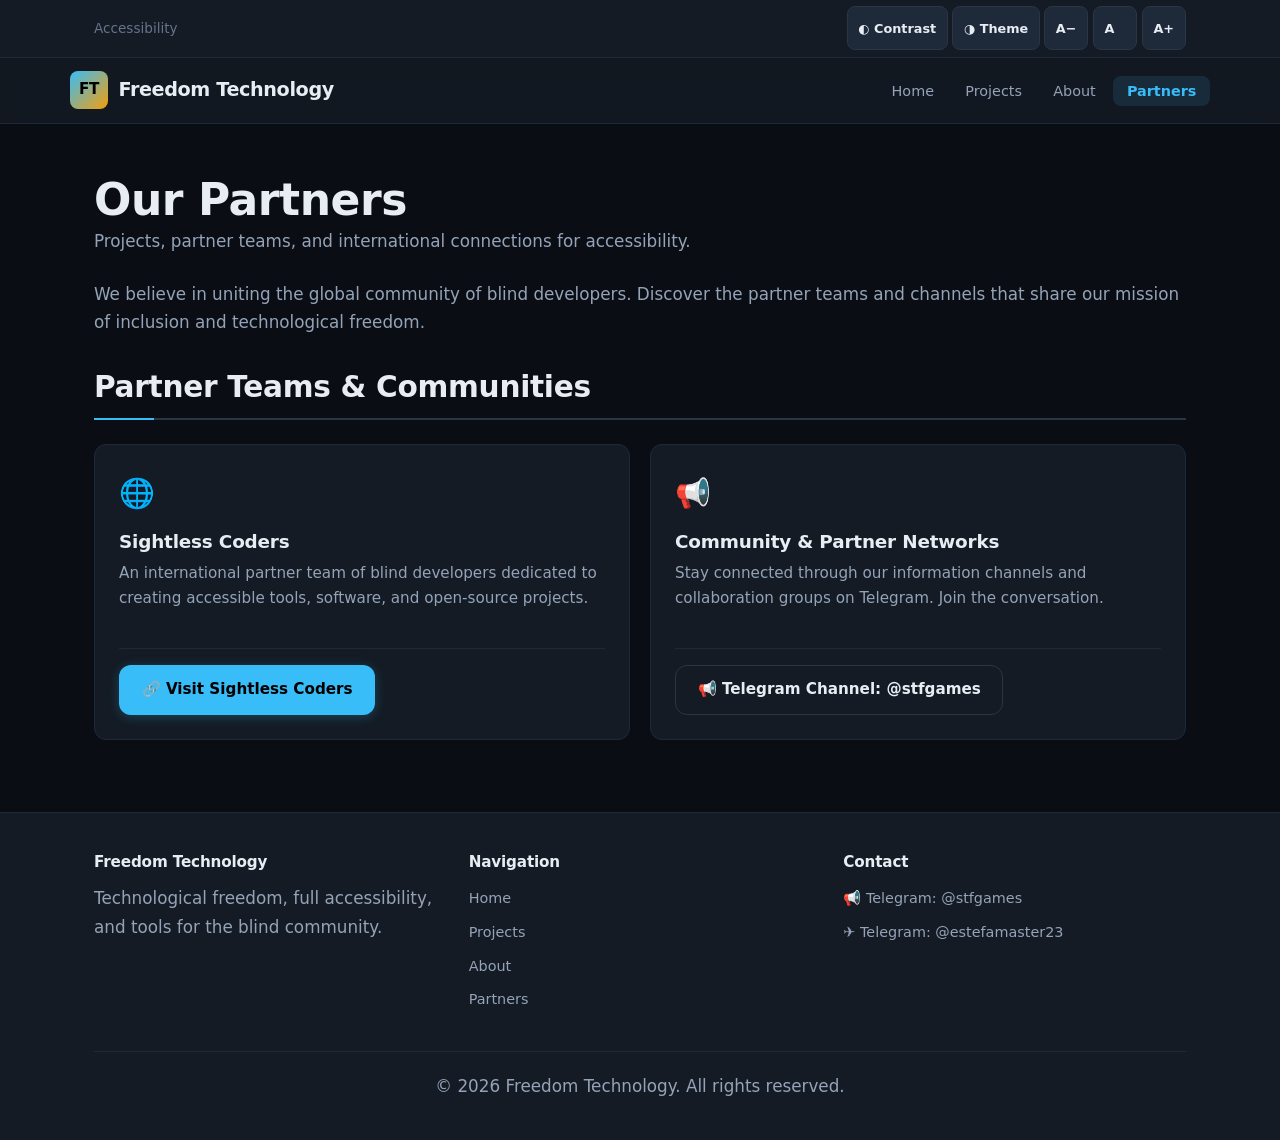
==== parceiros.html @ 24f3d254 "feat: complete site refactoring — English-only, modern a11y, inclusive SVG hero Full rewrite of the " ====
<!DOCTYPE html>
<html lang="en">
<head>
  <meta charset="UTF-8">
  <meta name="viewport" content="width=device-width, initial-scale=1.0">
  <meta name="description" content="Our Partners — Freedom Technology. Meet partner teams and international blind developers working for accessibility.">
  <meta name="author" content="Stefan (Freedom Technology)">
  <title>Our Partners — Freedom Technology</title>
  <link rel="stylesheet" href="css/style.css">
  <link rel="stylesheet" href="css/accessibility.css">
</head>
<body>

  <a href="#main-content" class="skip-link">Skip to main content</a>
  <div id="live-announcer" aria-live="polite" aria-atomic="true"></div>

  <div id="partials-anchor">

    <header>
      <h1>Our Partners</h1>
      <p>Projects, partner teams, and international connections for accessibility.</p>
    </header>

    <section aria-labelledby="intro-heading" style="margin-top: 1.5rem;">
      <h2 id="intro-heading" class="sr-only">Introduction</h2>
      <p>
        We believe in uniting the global community of blind developers. Discover the partner teams
        and channels that share our mission of inclusion and technological freedom.
      </p>
    </section>

    <section aria-labelledby="partners-heading" style="margin-top: 2rem;">
      <h2 id="partners-heading" class="section-heading">Partner Teams &amp; Communities</h2>
      <div class="card-grid">

        <!-- Sightless Coders -->
        <article class="card">
          <div class="card-icon" aria-hidden="true">🌐</div>
          <h3>Sightless Coders</h3>
          <p>An international partner team of blind developers dedicated to creating accessible tools, software, and open-source projects.</p>
          <div class="card-footer">
            <a href="http://sightless-coders.duckdns.org:1030"
               class="btn btn-primary"
               target="_blank" rel="noopener"
               aria-label="Visit Sightless Coders website (opens in new tab)">
              🔗 Visit Sightless Coders
            </a>
          </div>
        </article>

        <!-- Community Channels -->
        <article class="card">
          <div class="card-icon" aria-hidden="true">📢</div>
          <h3>Community &amp; Partner Networks</h3>
          <p>Stay connected through our information channels and collaboration groups on Telegram. Join the conversation.</p>
          <div class="card-footer">
            <a href="https://t.me/stfgames"
               class="btn btn-outline"
               target="_blank" rel="noopener"
               aria-label="Open Telegram channel @stfgames (opens in new tab)">
              📢 Telegram Channel: @stfgames
            </a>
          </div>
        </article>

      </div>
    </section>

  </div>

  <script src="js/partials.js"></script>
  <script src="js/main.js"></script>
</body>
</html>
---- css/style.css ----
/* ==========================================================================
   Freedom Technology — Design System
   Dark (default) / Light / High Contrast
   ========================================================================== */

/* 1. Design Tokens ─────────────────────────────────────────────────────────── */

:root {
  /* Surfaces */
  --color-bg:            #0a0e14;
  --color-surface:       #141b24;
  --color-surface-alt:   #1a2332;
  --color-surface-hover: #1e2a3a;
  --color-border:        #2a3545;
  --color-border-subtle: #1e2a3a;

  /* Text */
  --color-text:          #e8edf4;
  --color-text-secondary:#94a3b8;
  --color-text-muted:    #64748b;

  /* Primary: electric blue */
  --color-primary:       #38bdf8;
  --color-primary-hover: #7dd3fc;
  --color-primary-dim:   rgba(56, 189, 248, 0.12);

  /* Accent: warm amber */
  --color-accent:        #f59e0b;
  --color-accent-dim:    rgba(245, 158, 11, 0.12);

  /* Semantic */
  --color-success:       #10b981;
  --color-success-dim:   rgba(16, 185, 129, 0.12);
  --color-danger:        #ef4444;

  /* Focus & shadows */
  --focus-ring:          #38bdf8;
  --shadow-sm:           0 1px 3px rgba(0, 0, 0, 0.4);
  --shadow-md:           0 4px 16px rgba(0, 0, 0, 0.4);
  --shadow-lg:           0 12px 40px rgba(0, 0, 0, 0.5);
  --shadow-glow:         0 0 30px rgba(56, 189, 248, 0.15);

  /* Typography */
  --font:                'Inter', system-ui, -apple-system, BlinkMacSystemFont, 'Segoe UI', Roboto, sans-serif;
  --font-mono:           'JetBrains Mono', 'Fira Code', 'Cascadia Code', monospace;

  /* Layout */
  --max-width:           1140px;
  --radius-sm:           8px;
  --radius-md:           12px;
  --radius-lg:           20px;
  --radius-full:         9999px;

  /* Motion */
  --ease:                cubic-bezier(0.4, 0, 0.2, 1);
  --duration:            0.2s;
}

/* Light theme */
body.light {
  --color-bg:            #f8fafc;
  --color-surface:       #ffffff;
  --color-surface-alt:   #f1f5f9;
  --color-surface-hover: #e2e8f0;
  --color-border:        #cbd5e1;
  --color-border-subtle: #e2e8f0;
  --color-text:          #0f172a;
  --color-text-secondary:#334155;
  --color-text-muted:    #64748b;
  --color-primary:       #0284c7;
  --color-primary-hover: #0369a1;
  --color-primary-dim:   rgba(2, 132, 199, 0.08);
  --color-accent:        #d97706;
  --color-accent-dim:    rgba(217, 119, 6, 0.08);
  --color-success:       #059669;
  --color-success-dim:   rgba(5, 150, 105, 0.08);
  --focus-ring:          #0284c7;
  --shadow-sm:           0 1px 3px rgba(0, 0, 0, 0.06);
  --shadow-md:           0 4px 16px rgba(0, 0, 0, 0.08);
  --shadow-lg:           0 12px 40px rgba(0, 0, 0, 0.1);
  --shadow-glow:         0 0 30px rgba(2, 132, 199, 0.08);
}

/* 2. Reset ─────────────────────────────────────────────────────────────────── */

*, *::before, *::after { box-sizing: border-box; margin: 0; padding: 0; }

html {
  font-size: 100%;
  scroll-behavior: smooth;
  -webkit-text-size-adjust: 100%;
}

body {
  font-family: var(--font);
  background-color: var(--color-bg);
  color: var(--color-text);
  line-height: 1.7;
  min-height: 100vh;
  display: flex;
  flex-direction: column;
  transition: background-color 0.3s var(--ease), color 0.3s var(--ease);
  -webkit-font-smoothing: antialiased;
  -moz-osx-font-smoothing: grayscale;
}

img, svg { display: block; max-width: 100%; }
ul { list-style: none; }

/* 3. Typography ────────────────────────────────────────────────────────────── */

h1, h2, h3, h4 {
  color: var(--color-text);
  line-height: 1.25;
  font-weight: 700;
  letter-spacing: -0.01em;
}

h1 { font-size: clamp(2rem, 5vw, 2.75rem); }
h2 { font-size: clamp(1.5rem, 3.5vw, 1.85rem); margin-top: 1.5rem; }
h3 { font-size: 1.25rem; }

p {
  color: var(--color-text-secondary);
  font-size: 1.05rem;
  margin-bottom: 1rem;
}

strong { color: var(--color-text); font-weight: 600; }

a {
  color: var(--color-primary);
  text-decoration: none;
  transition: color var(--duration) var(--ease);
}
a:hover { color: var(--color-primary-hover); }

/* 4. Layout ────────────────────────────────────────────────────────────────── */

.container {
  width: 100%;
  max-width: var(--max-width);
  margin-inline: auto;
  padding-inline: 1.5rem;
}

.page-content {
  flex: 1;
  padding-block: 3rem;
}

/* Section headings with accent underline */
.section-heading {
  padding-bottom: 0.75rem;
  margin-bottom: 1.5rem;
  border-bottom: 2px solid var(--color-border);
  position: relative;
}
.section-heading::after {
  content: '';
  position: absolute;
  bottom: -2px;
  left: 0;
  width: 60px;
  height: 2px;
  background: var(--color-primary);
}

/* 5. Accessibility Bar ─────────────────────────────────────────────────────── */

.a11y-bar {
  background: var(--color-surface);
  border-bottom: 1px solid var(--color-border-subtle);
  padding: 0.4rem 0;
  font-size: 0.85rem;
}

.a11y-bar-inner {
  display: flex;
  justify-content: space-between;
  align-items: center;
  flex-wrap: wrap;
  gap: 0.5rem;
}

.a11y-bar-label {
  color: var(--color-text-muted);
  font-weight: 500;
}

.a11y-controls {
  display: flex;
  align-items: center;
  gap: 0.4rem;
  flex-wrap: wrap;
}

.a11y-btn {
  background: var(--color-surface-hover);
  color: var(--color-text);
  border: 1px solid var(--color-border);
  padding: 0.3rem 0.65rem;
  border-radius: var(--radius-sm);
  font-size: 0.8rem;
  font-weight: 600;
  cursor: pointer;
  display: inline-flex;
  align-items: center;
  gap: 0.3rem;
  transition: all var(--duration) var(--ease);
  font-family: var(--font);
}
.a11y-btn:hover {
  background: var(--color-primary);
  color: #000;
  border-color: var(--color-primary);
}

.a11y-select-wrapper {
  display: inline-flex;
  align-items: center;
  gap: 0.3rem;
}

.a11y-select {
  background: var(--color-surface-hover);
  color: var(--color-text);
  border: 1px solid var(--color-border);
  padding: 0.3rem 0.5rem;
  border-radius: var(--radius-sm);
  font-size: 0.8rem;
  font-weight: 600;
  font-family: var(--font);
  cursor: pointer;
}
.a11y-select:focus-visible {
  outline: 3px solid var(--focus-ring);
  outline-offset: 2px;
}

/* 6. Header ────────────────────────────────────────────────────────────────── */

.site-header {
  background: var(--color-surface);
  border-bottom: 1px solid var(--color-border-subtle);
  position: sticky;
  top: 0;
  z-index: 100;
  backdrop-filter: blur(12px);
  -webkit-backdrop-filter: blur(12px);
  background: color-mix(in srgb, var(--color-surface) 85%, transparent);
}

.header-inner {
  display: flex;
  justify-content: space-between;
  align-items: center;
  padding: 0.85rem 0;
  gap: 1rem;
}

.brand {
  display: flex;
  align-items: center;
  gap: 0.65rem;
  text-decoration: none;
  color: var(--color-text);
}

.brand-mark {
  width: 38px;
  height: 38px;
  background: linear-gradient(135deg, var(--color-primary), var(--color-accent));
  border-radius: var(--radius-sm);
  display: grid;
  place-items: center;
  color: #000;
  font-weight: 900;
  font-size: 0.95rem;
  letter-spacing: -0.03em;
  flex-shrink: 0;
}

.brand-name {
  font-size: 1.2rem;
  font-weight: 700;
  letter-spacing: -0.02em;
}

/* Navigation */
.main-nav ul {
  display: flex;
  gap: 0.25rem;
  flex-wrap: wrap;
}

.nav-link {
  color: var(--color-text-secondary);
  text-decoration: none;
  font-weight: 500;
  font-size: 0.9rem;
  padding: 0.45rem 0.85rem;
  border-radius: var(--radius-sm);
  transition: all var(--duration) var(--ease);
}
.nav-link:hover {
  color: var(--color-primary);
  background: var(--color-primary-dim);
}
.nav-link.active {
  color: var(--color-primary);
  background: var(--color-primary-dim);
  font-weight: 600;
}

/* 7. Hero Section ──────────────────────────────────────────────────────────── */

.hero {
  padding-block: 4rem 3rem;
  text-align: center;
}

.hero-badge {
  display: inline-flex;
  align-items: center;
  gap: 0.4rem;
  background: var(--color-success-dim);
  color: var(--color-success);
  border: 1px solid color-mix(in srgb, var(--color-success) 30%, transparent);
  padding: 0.3rem 0.9rem;
  border-radius: var(--radius-full);
  font-size: 0.8rem;
  font-weight: 600;
  margin-bottom: 1.25rem;
  letter-spacing: 0.02em;
}

.hero-title {
  margin-bottom: 1rem;
}

.hero-lead {
  font-size: clamp(1.05rem, 2vw, 1.2rem);
  max-width: 680px;
  margin-inline: auto;
  margin-bottom: 2rem;
  line-height: 1.8;
}

.hero-actions {
  display: flex;
  gap: 0.75rem;
  justify-content: center;
  flex-wrap: wrap;
}

/* Hero illustration wrapper */
.hero-illustration {
  margin-block: 2.5rem;
  border-radius: var(--radius-lg);
  overflow: hidden;
  border: 1px solid var(--color-border-subtle);
  box-shadow: var(--shadow-lg), var(--shadow-glow);
  max-width: 960px;
  margin-inline: auto;
  background: var(--color-surface);
}

.hero-illustration svg {
  width: 100%;
  height: auto;
}

.hero-caption {
  padding: 0.85rem 1.25rem;
  background: var(--color-surface-alt);
  border-top: 1px solid var(--color-border-subtle);
  font-size: 0.9rem;
  color: var(--color-text-muted);
  text-align: center;
}

/* 8. Buttons ───────────────────────────────────────────────────────────────── */

.btn {
  display: inline-flex;
  align-items: center;
  justify-content: center;
  gap: 0.45rem;
  padding: 0.7rem 1.35rem;
  border-radius: var(--radius-md);
  font-size: 0.95rem;
  font-weight: 600;
  text-decoration: none;
  cursor: pointer;
  border: 1px solid transparent;
  transition: all var(--duration) var(--ease);
  font-family: var(--font);
}

.btn-primary {
  background: var(--color-primary);
  color: #000;
  box-shadow: 0 2px 12px rgba(56, 189, 248, 0.25);
}
.btn-primary:hover {
  background: var(--color-primary-hover);
  color: #000;
  transform: translateY(-1px);
  box-shadow: 0 4px 20px rgba(56, 189, 248, 0.35);
}

.btn-outline {
  background: transparent;
  color: var(--color-text);
  border-color: var(--color-border);
}
.btn-outline:hover {
  border-color: var(--color-primary);
  color: var(--color-primary);
  background: var(--color-primary-dim);
}

.btn-telegram {
  background: #229ed9;
  color: #fff;
}
.btn-telegram:hover {
  background: #1a7fb5;
  color: #fff;
}

/* 9. Cards ─────────────────────────────────────────────────────────────────── */

.card-grid {
  display: grid;
  grid-template-columns: repeat(auto-fit, minmax(300px, 1fr));
  gap: 1.25rem;
  margin-block: 1.5rem;
}

.card {
  background: var(--color-surface);
  border: 1px solid var(--color-border-subtle);
  border-radius: var(--radius-md);
  padding: 1.5rem;
  display: flex;
  flex-direction: column;
  transition: border-color var(--duration) var(--ease), box-shadow var(--duration) var(--ease);
}

.card:hover {
  border-color: var(--color-primary);
  box-shadow: var(--shadow-md), 0 0 20px rgba(56, 189, 248, 0.08);
}

.card-icon {
  font-size: 1.8rem;
  margin-bottom: 0.75rem;
}

.card h3 {
  font-size: 1.15rem;
  margin-bottom: 0.5rem;
}

.card p {
  flex: 1;
  font-size: 0.95rem;
}

.card-footer {
  margin-top: 1.25rem;
  padding-top: 1rem;
  border-top: 1px solid var(--color-border-subtle);
}

/* 10. Notice / Callout ─────────────────────────────────────────────────────── */

.callout {
  background: var(--color-surface);
  border-left: 4px solid var(--color-accent);
  border-radius: 0 var(--radius-md) var(--radius-md) 0;
  padding: 1.5rem;
  margin-block: 1.5rem;
}

.callout-primary {
  border-left-color: var(--color-primary);
}

.callout-title {
  color: var(--color-accent);
  font-size: 1.1rem;
  font-weight: 700;
  margin-bottom: 0.75rem;
  display: flex;
  align-items: center;
  gap: 0.5rem;
}

.callout-primary .callout-title {
  color: var(--color-primary);
}

/* 11. Footer ───────────────────────────────────────────────────────────────── */

.site-footer {
  background: var(--color-surface);
  border-top: 1px solid var(--color-border-subtle);
  padding-block: 2.5rem 1.5rem;
  margin-top: auto;
}

.footer-grid {
  display: grid;
  grid-template-columns: repeat(auto-fit, minmax(200px, 1fr));
  gap: 2rem;
  margin-bottom: 2rem;
}

.footer-col h4 {
  font-size: 0.95rem;
  font-weight: 600;
  margin-bottom: 0.75rem;
  color: var(--color-text);
}

.footer-links li {
  margin-bottom: 0.4rem;
}

.footer-links a {
  color: var(--color-text-secondary);
  font-size: 0.9rem;
  transition: color var(--duration) var(--ease);
}
.footer-links a:hover {
  color: var(--color-primary);
}

.footer-bottom {
  text-align: center;
  padding-top: 1.25rem;
  border-top: 1px solid var(--color-border-subtle);
  color: var(--color-text-muted);
  font-size: 0.85rem;
}

/* 12. Live announcer (off-screen) ─────────────────────────────────────────── */

#live-announcer {
  position: absolute;
  left: -9999px;
  width: 1px;
  height: 1px;
  overflow: hidden;
}

/* 13. Responsive ───────────────────────────────────────────────────────────── */

@media (max-width: 768px) {
  .header-inner {
    flex-direction: column;
    align-items: flex-start;
  }
  .main-nav ul {
    width: 100%;
  }
  .hero { padding-block: 2.5rem 2rem; }
  .card-grid { grid-template-columns: 1fr; }
}

@media (max-width: 480px) {
  .a11y-bar-inner { flex-direction: column; align-items: flex-start; }
  .hero-actions { flex-direction: column; align-items: stretch; }
}
---- css/accessibility.css ----
/* ==========================================================================
   Freedom Technology — Accessibility
   WCAG 2.2 AA / AAA compliance
   ========================================================================== */

/* 1. Screen-reader only ────────────────────────────────────────────────────── */

.sr-only {
  position: absolute !important;
  width: 1px !important;
  height: 1px !important;
  padding: 0 !important;
  margin: -1px !important;
  overflow: hidden !important;
  clip: rect(0, 0, 0, 0) !important;
  white-space: nowrap !important;
  border: 0 !important;
}

/* 2. Skip link ─────────────────────────────────────────────────────────────── */

.skip-link {
  position: absolute;
  top: -100%;
  left: 1rem;
  z-index: 10000;
  background: var(--color-primary);
  color: #000;
  padding: 0.75rem 1.25rem;
  border-radius: var(--radius-sm);
  font-weight: 700;
  font-size: 1rem;
  text-decoration: none;
  transition: top 0.15s var(--ease);
  box-shadow: var(--shadow-md);
}

.skip-link:focus {
  top: 0.5rem;
  outline: 3px solid var(--color-accent);
  outline-offset: 3px;
}

/* 3. Focus-visible ─────────────────────────────────────────────────────────── */

:focus-visible {
  outline: 3px solid var(--focus-ring) !important;
  outline-offset: 2px !important;
}

/* 4. Reduced motion ────────────────────────────────────────────────────────── */

@media (prefers-reduced-motion: reduce) {
  *, *::before, *::after {
    animation-duration: 0.01ms !important;
    animation-iteration-count: 1 !important;
    transition-duration: 0.01ms !important;
    scroll-behavior: auto !important;
  }
}

/* 5. High contrast mode ────────────────────────────────────────────────────── */

body.high-contrast {
  --color-bg:            #000000;
  --color-surface:       #0a0a0a;
  --color-surface-alt:   #111111;
  --color-surface-hover: #1a1a1a;
  --color-border:        #ffffff;
  --color-border-subtle: #666666;
  --color-text:          #ffffff;
  --color-text-secondary:#ffff00;
  --color-text-muted:    #ffff00;
  --color-primary:       #ffff00;
  --color-primary-hover: #ffffff;
  --color-primary-dim:   rgba(255, 255, 0, 0.1);
  --color-accent:        #00ffff;
  --color-accent-dim:    rgba(0, 255, 255, 0.1);
  --color-success:       #00ff00;
  --color-success-dim:   rgba(0, 255, 0, 0.1);
  --focus-ring:          #00ffff;
}

body.high-contrast a { color: #ffff00 !important; text-decoration: underline !important; }
body.high-contrast a:hover { background: #ffff00 !important; color: #000 !important; }

body.high-contrast .btn-primary {
  background: #ffff00 !important;
  color: #000 !important;
  border: 2px solid #ffffff !important;
}

body.high-contrast .btn-outline {
  color: #ffffff !important;
  border-color: #ffffff !important;
}

/* 6. Font size scaling ─────────────────────────────────────────────────────── */

body.font-large  { font-size: 115% !important; }
body.font-xlarge { font-size: 135% !important; }

/* 7. Touch target minimum (WCAG 2.5.8) ────────────────────────────────────── */

.a11y-btn,
.btn,
.nav-link {
  min-height: 44px;
  min-width: 44px;
}
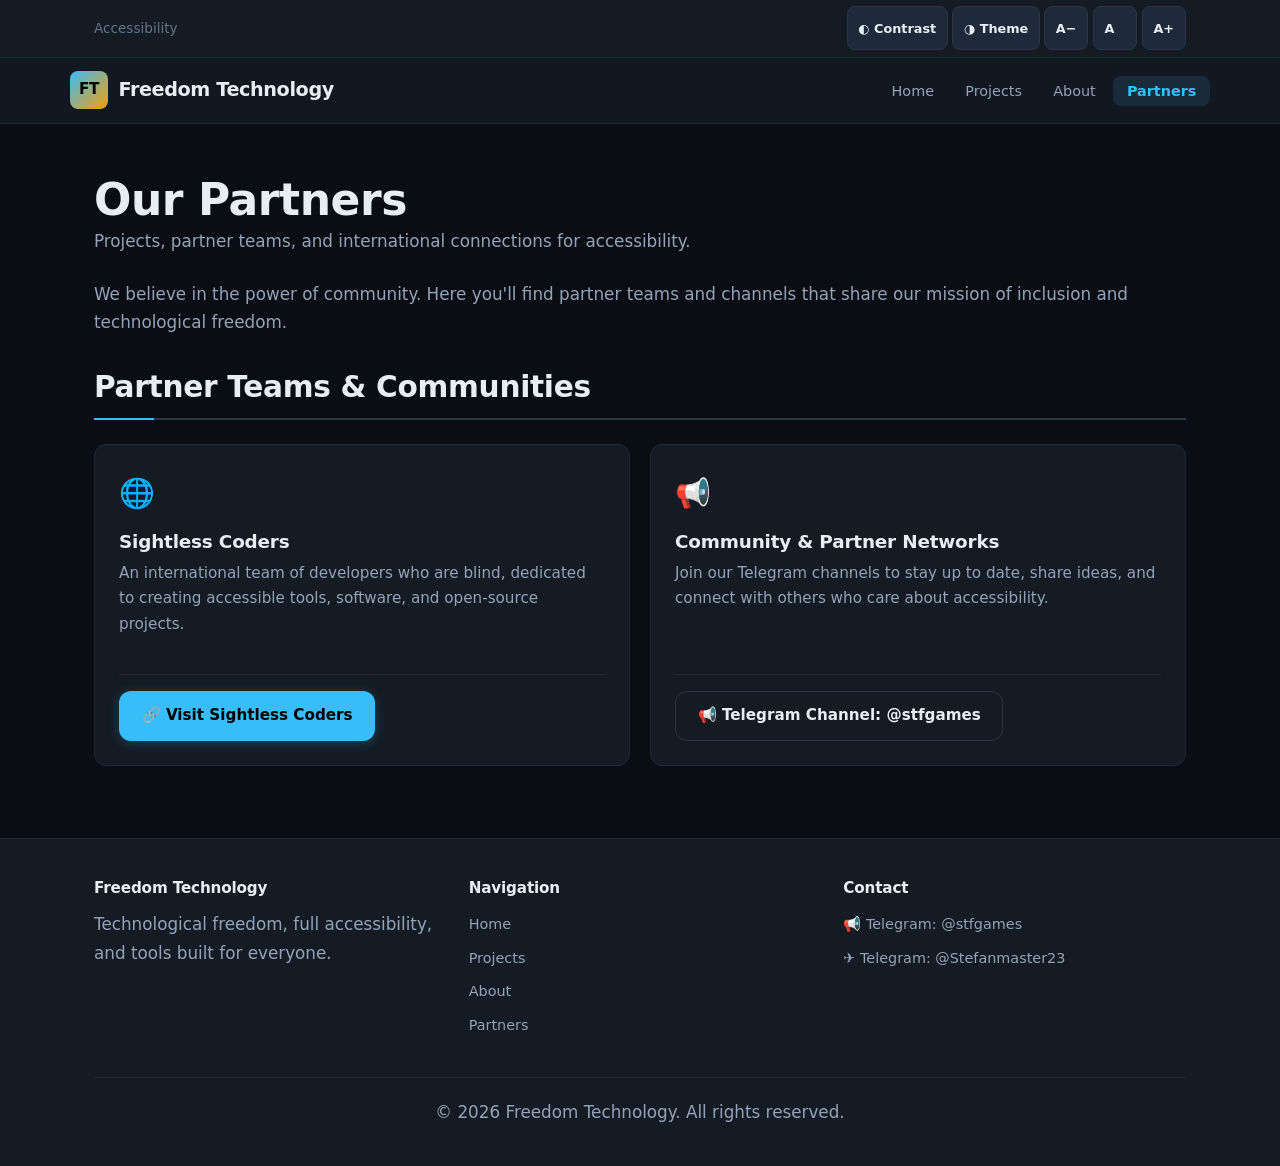
==== commit 37f8213e: "fix: correct Telegram username and refactor texts for inclusivity - Fixed Telegram username: estefam" ====
--- a/parceiros.html
+++ b/parceiros.html
@@ -24,8 +24,8 @@
     <section aria-labelledby="intro-heading" style="margin-top: 1.5rem;">
       <h2 id="intro-heading" class="sr-only">Introduction</h2>
       <p>
-        We believe in uniting the global community of blind developers. Discover the partner teams
-        and channels that share our mission of inclusion and technological freedom.
+        We believe in the power of community. Here you'll find partner teams and channels that
+        share our mission of inclusion and technological freedom.
       </p>
     </section>
 
@@ -37,7 +37,7 @@
         <article class="card">
           <div class="card-icon" aria-hidden="true">🌐</div>
           <h3>Sightless Coders</h3>
-          <p>An international partner team of blind developers dedicated to creating accessible tools, software, and open-source projects.</p>
+          <p>An international team of developers who are blind, dedicated to creating accessible tools, software, and open-source projects.</p>
           <div class="card-footer">
             <a href="http://sightless-coders.duckdns.org:1030"
                class="btn btn-primary"
@@ -52,7 +52,7 @@
         <article class="card">
           <div class="card-icon" aria-hidden="true">📢</div>
           <h3>Community &amp; Partner Networks</h3>
-          <p>Stay connected through our information channels and collaboration groups on Telegram. Join the conversation.</p>
+          <p>Join our Telegram channels to stay up to date, share ideas, and connect with others who care about accessibility.</p>
           <div class="card-footer">
             <a href="https://t.me/stfgames"
                class="btn btn-outline"
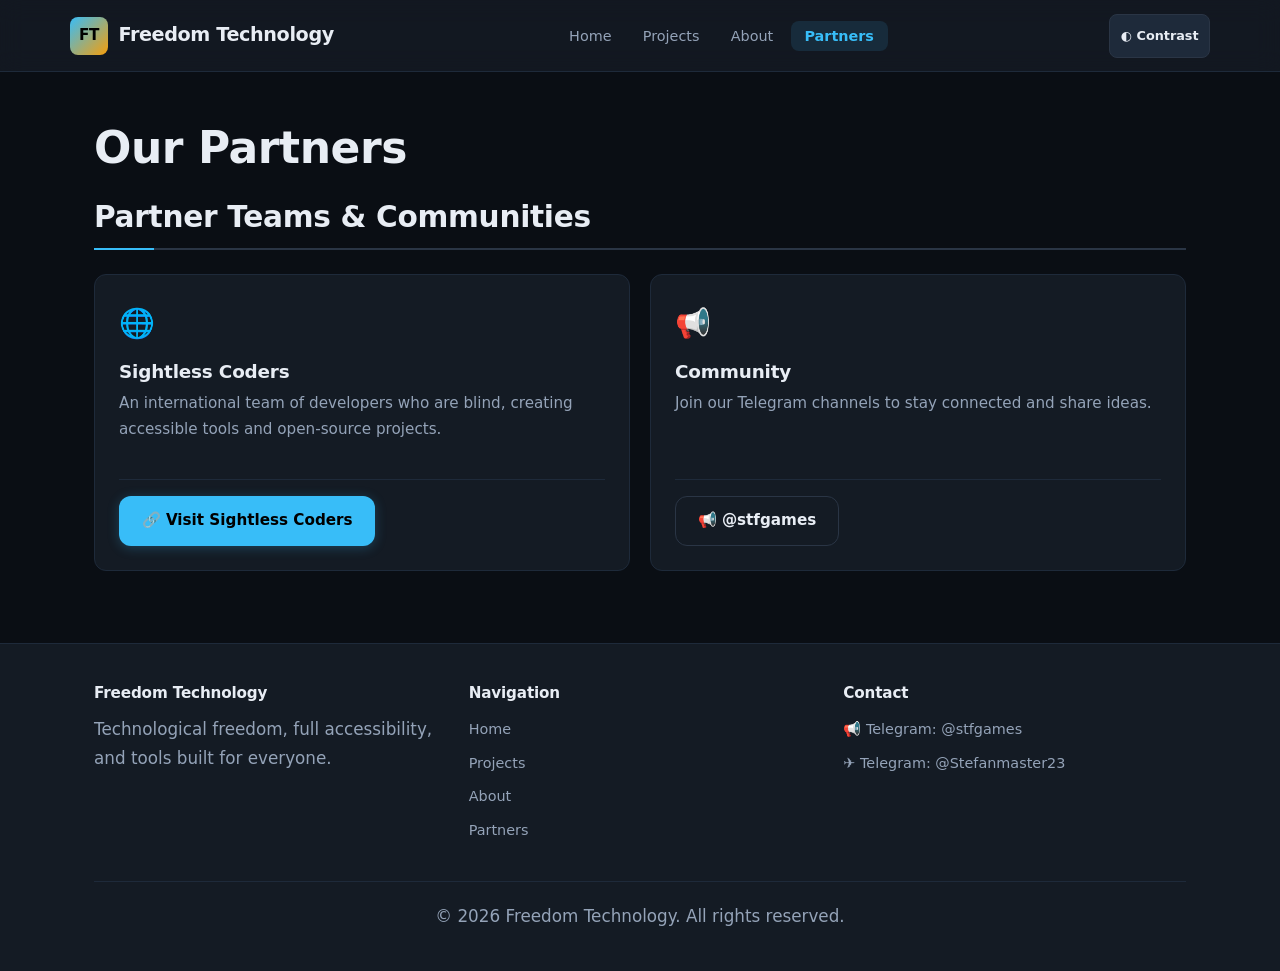
==== commit 9a7f5294: "refactor: simplify site — single contrast toggle, NVGT game mention, clean copy - Removed language s" ====
--- a/parceiros.html
+++ b/parceiros.html
@@ -3,7 +3,7 @@
 <head>
   <meta charset="UTF-8">
   <meta name="viewport" content="width=device-width, initial-scale=1.0">
-  <meta name="description" content="Our Partners — Freedom Technology. Meet partner teams and international blind developers working for accessibility.">
+  <meta name="description" content="Our Partners — Freedom Technology. Partner teams and communities for accessibility.">
   <meta name="author" content="Stefan (Freedom Technology)">
   <title>Our Partners — Freedom Technology</title>
   <link rel="stylesheet" href="css/style.css">
@@ -18,47 +18,36 @@
 
     <header>
       <h1>Our Partners</h1>
-      <p>Projects, partner teams, and international connections for accessibility.</p>
     </header>
 
-    <section aria-labelledby="intro-heading" style="margin-top: 1.5rem;">
-      <h2 id="intro-heading" class="sr-only">Introduction</h2>
-      <p>
-        We believe in the power of community. Here you'll find partner teams and channels that
-        share our mission of inclusion and technological freedom.
-      </p>
-    </section>
-
-    <section aria-labelledby="partners-heading" style="margin-top: 2rem;">
+    <section aria-labelledby="partners-heading">
       <h2 id="partners-heading" class="section-heading">Partner Teams &amp; Communities</h2>
       <div class="card-grid">
 
-        <!-- Sightless Coders -->
         <article class="card">
           <div class="card-icon" aria-hidden="true">🌐</div>
           <h3>Sightless Coders</h3>
-          <p>An international team of developers who are blind, dedicated to creating accessible tools, software, and open-source projects.</p>
+          <p>An international team of developers who are blind, creating accessible tools and open-source projects.</p>
           <div class="card-footer">
             <a href="http://sightless-coders.duckdns.org:1030"
                class="btn btn-primary"
                target="_blank" rel="noopener"
-               aria-label="Visit Sightless Coders website (opens in new tab)">
+               aria-label="Visit Sightless Coders website">
               🔗 Visit Sightless Coders
             </a>
           </div>
         </article>
 
-        <!-- Community Channels -->
         <article class="card">
           <div class="card-icon" aria-hidden="true">📢</div>
-          <h3>Community &amp; Partner Networks</h3>
-          <p>Join our Telegram channels to stay up to date, share ideas, and connect with others who care about accessibility.</p>
+          <h3>Community</h3>
+          <p>Join our Telegram channels to stay connected and share ideas.</p>
           <div class="card-footer">
             <a href="https://t.me/stfgames"
                class="btn btn-outline"
                target="_blank" rel="noopener"
-               aria-label="Open Telegram channel @stfgames (opens in new tab)">
-              📢 Telegram Channel: @stfgames
+               aria-label="Open Telegram channel @stfgames">
+              📢 @stfgames
             </a>
           </div>
         </article>
--- a/css/style.css
+++ b/css/style.css
@@ -166,34 +166,7 @@
   background: var(--color-primary);
 }
 
-/* 5. Accessibility Bar ─────────────────────────────────────────────────────── */
-
-.a11y-bar {
-  background: var(--color-surface);
-  border-bottom: 1px solid var(--color-border-subtle);
-  padding: 0.4rem 0;
-  font-size: 0.85rem;
-}
-
-.a11y-bar-inner {
-  display: flex;
-  justify-content: space-between;
-  align-items: center;
-  flex-wrap: wrap;
-  gap: 0.5rem;
-}
-
-.a11y-bar-label {
-  color: var(--color-text-muted);
-  font-weight: 500;
-}
-
-.a11y-controls {
-  display: flex;
-  align-items: center;
-  gap: 0.4rem;
-  flex-wrap: wrap;
-}
+/* 5. Header ────────────────────────────────────────────────────────────────── */
 
 .a11y-btn {
   background: var(--color-surface-hover);
@@ -216,30 +189,6 @@
   border-color: var(--color-primary);
 }
 
-.a11y-select-wrapper {
-  display: inline-flex;
-  align-items: center;
-  gap: 0.3rem;
-}
-
-.a11y-select {
-  background: var(--color-surface-hover);
-  color: var(--color-text);
-  border: 1px solid var(--color-border);
-  padding: 0.3rem 0.5rem;
-  border-radius: var(--radius-sm);
-  font-size: 0.8rem;
-  font-weight: 600;
-  font-family: var(--font);
-  cursor: pointer;
-}
-.a11y-select:focus-visible {
-  outline: 3px solid var(--focus-ring);
-  outline-offset: 2px;
-}
-
-/* 6. Header ────────────────────────────────────────────────────────────────── */
-
 .site-header {
   background: var(--color-surface);
   border-bottom: 1px solid var(--color-border-subtle);
--- a/css/accessibility.css
+++ b/css/accessibility.css
@@ -3,8 +3,7 @@
    WCAG 2.2 AA / AAA compliance
    ========================================================================== */
 
-/* 1. Screen-reader only ────────────────────────────────────────────────────── */
-
+/* 1. Screen-reader only */
 .sr-only {
   position: absolute !important;
   width: 1px !important;
@@ -17,8 +16,7 @@
   border: 0 !important;
 }
 
-/* 2. Skip link ─────────────────────────────────────────────────────────────── */
-
+/* 2. Skip link */
 .skip-link {
   position: absolute;
   top: -100%;
@@ -41,15 +39,13 @@
   outline-offset: 3px;
 }
 
-/* 3. Focus-visible ─────────────────────────────────────────────────────────── */
-
+/* 3. Focus-visible */
 :focus-visible {
   outline: 3px solid var(--focus-ring) !important;
   outline-offset: 2px !important;
 }
 
-/* 4. Reduced motion ────────────────────────────────────────────────────────── */
-
+/* 4. Reduced motion */
 @media (prefers-reduced-motion: reduce) {
   *, *::before, *::after {
     animation-duration: 0.01ms !important;
@@ -59,8 +55,7 @@
   }
 }
 
-/* 5. High contrast mode ────────────────────────────────────────────────────── */
-
+/* 5. High contrast mode */
 body.high-contrast {
   --color-bg:            #000000;
   --color-surface:       #0a0a0a;
@@ -95,16 +90,10 @@
   border-color: #ffffff !important;
 }
 
-/* 6. Font size scaling ─────────────────────────────────────────────────────── */
-
-body.font-large  { font-size: 115% !important; }
-body.font-xlarge { font-size: 135% !important; }
-
-/* 7. Touch target minimum (WCAG 2.5.8) ────────────────────────────────────── */
-
-.a11y-btn,
+/* 6. Touch target minimum (WCAG 2.5.8) */
 .btn,
-.nav-link {
+.nav-link,
+.a11y-btn {
   min-height: 44px;
   min-width: 44px;
 }
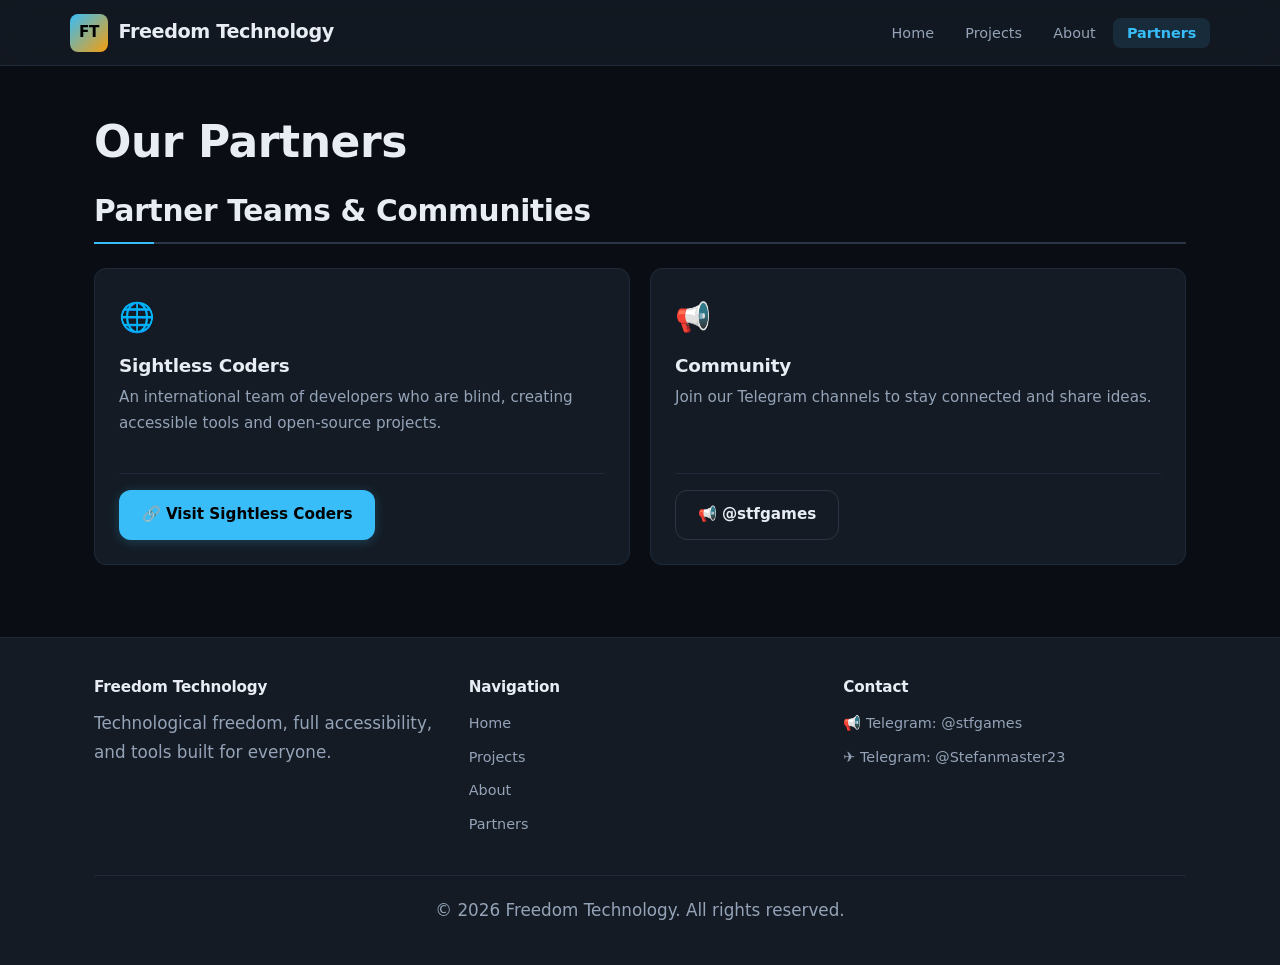
==== commit baf76a44: "feat: add SVG favicon and Open Graph meta tags for social sharing - Created FT monogram favicon matc" ====
--- a/parceiros.html
+++ b/parceiros.html
@@ -6,6 +6,12 @@
   <meta name="description" content="Our Partners — Freedom Technology. Partner teams and communities for accessibility.">
   <meta name="author" content="Stefan (Freedom Technology)">
   <title>Our Partners — Freedom Technology</title>
+  <link rel="icon" type="image/svg+xml" href="assets/favicon.svg">
+  <meta property="og:title" content="Our Partners — Freedom Technology">
+  <meta property="og:description" content="Partner teams and communities working together for accessibility.">
+  <meta property="og:type" content="website">
+  <meta property="og:image" content="assets/images/hero-illustration.svg">
+  <meta name="twitter:card" content="summary_large_image">
   <link rel="stylesheet" href="css/style.css">
   <link rel="stylesheet" href="css/accessibility.css">
 </head>
--- a/css/style.css
+++ b/css/style.css
@@ -168,26 +168,6 @@
 
 /* 5. Header ────────────────────────────────────────────────────────────────── */
 
-.a11y-btn {
-  background: var(--color-surface-hover);
-  color: var(--color-text);
-  border: 1px solid var(--color-border);
-  padding: 0.3rem 0.65rem;
-  border-radius: var(--radius-sm);
-  font-size: 0.8rem;
-  font-weight: 600;
-  cursor: pointer;
-  display: inline-flex;
-  align-items: center;
-  gap: 0.3rem;
-  transition: all var(--duration) var(--ease);
-  font-family: var(--font);
-}
-.a11y-btn:hover {
-  background: var(--color-primary);
-  color: #000;
-  border-color: var(--color-primary);
-}
 
 .site-header {
   background: var(--color-surface);
--- a/css/accessibility.css
+++ b/css/accessibility.css
@@ -92,8 +92,7 @@
 
 /* 6. Touch target minimum (WCAG 2.5.8) */
 .btn,
-.nav-link,
-.a11y-btn {
+.nav-link {
   min-height: 44px;
   min-width: 44px;
 }
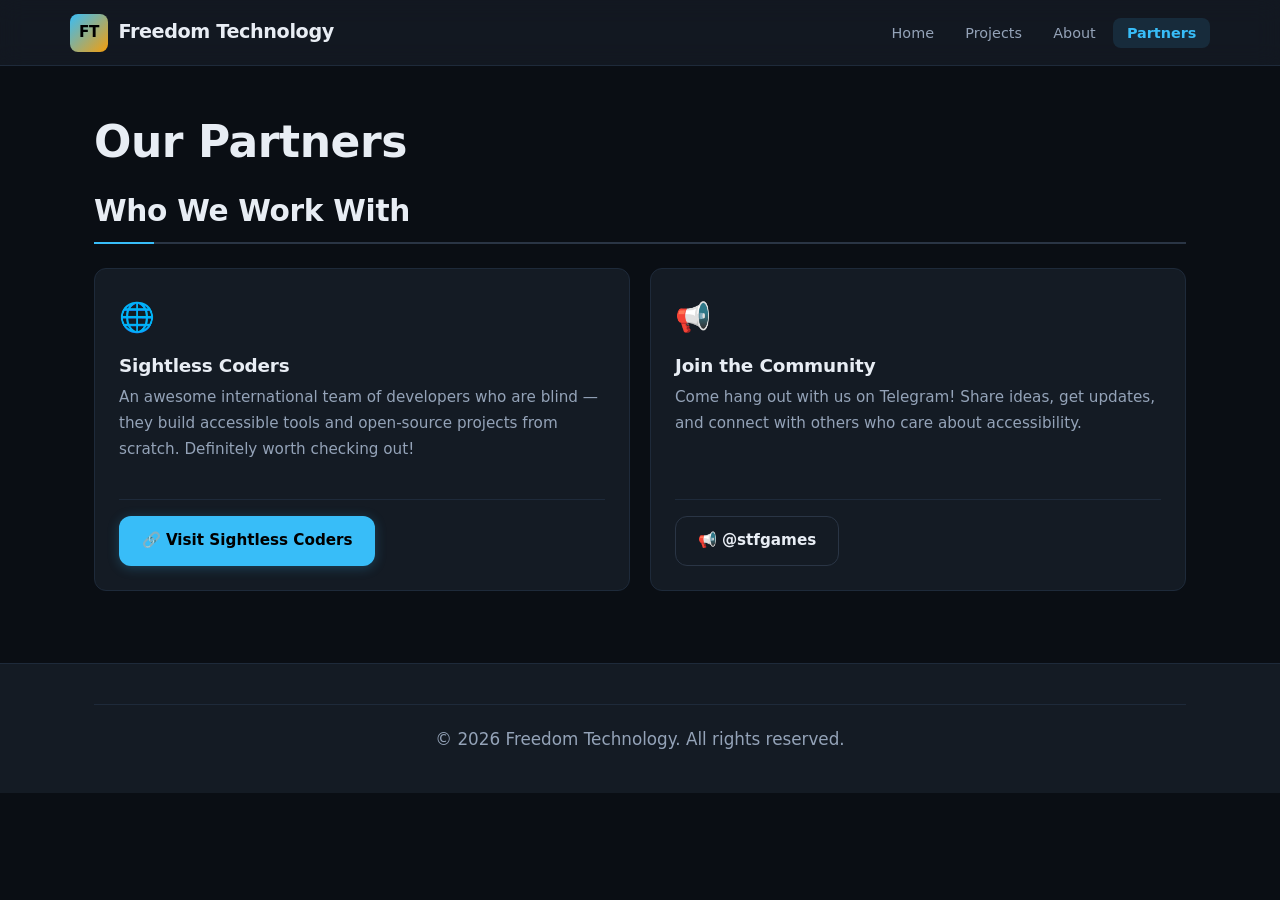
==== commit 2b01559a: "refactor: humanize all copy, consolidate contact on About page only - Rewrote all page texts with fr" ====
--- a/parceiros.html
+++ b/parceiros.html
@@ -3,12 +3,12 @@
 <head>
   <meta charset="UTF-8">
   <meta name="viewport" content="width=device-width, initial-scale=1.0">
-  <meta name="description" content="Our Partners — Freedom Technology. Partner teams and communities for accessibility.">
+  <meta name="description" content="Our Partners — Freedom Technology. Teams and communities working together for accessibility.">
   <meta name="author" content="Stefan (Freedom Technology)">
   <title>Our Partners — Freedom Technology</title>
   <link rel="icon" type="image/svg+xml" href="assets/favicon.svg">
   <meta property="og:title" content="Our Partners — Freedom Technology">
-  <meta property="og:description" content="Partner teams and communities working together for accessibility.">
+  <meta property="og:description" content="Teams and communities working together for accessibility.">
   <meta property="og:type" content="website">
   <meta property="og:image" content="assets/images/hero-illustration.svg">
   <meta name="twitter:card" content="summary_large_image">
@@ -27,13 +27,16 @@
     </header>
 
     <section aria-labelledby="partners-heading">
-      <h2 id="partners-heading" class="section-heading">Partner Teams &amp; Communities</h2>
+      <h2 id="partners-heading" class="section-heading">Who We Work With</h2>
       <div class="card-grid">
 
         <article class="card">
           <div class="card-icon" aria-hidden="true">🌐</div>
           <h3>Sightless Coders</h3>
-          <p>An international team of developers who are blind, creating accessible tools and open-source projects.</p>
+          <p>
+            An awesome international team of developers who are blind — they build accessible
+            tools and open-source projects from scratch. Definitely worth checking out!
+          </p>
           <div class="card-footer">
             <a href="http://sightless-coders.duckdns.org:1030"
                class="btn btn-primary"
@@ -46,8 +49,11 @@
 
         <article class="card">
           <div class="card-icon" aria-hidden="true">📢</div>
-          <h3>Community</h3>
-          <p>Join our Telegram channels to stay connected and share ideas.</p>
+          <h3>Join the Community</h3>
+          <p>
+            Come hang out with us on Telegram! Share ideas, get updates, and connect with
+            others who care about accessibility.
+          </p>
           <div class="card-footer">
             <a href="https://t.me/stfgames"
                class="btn btn-outline"
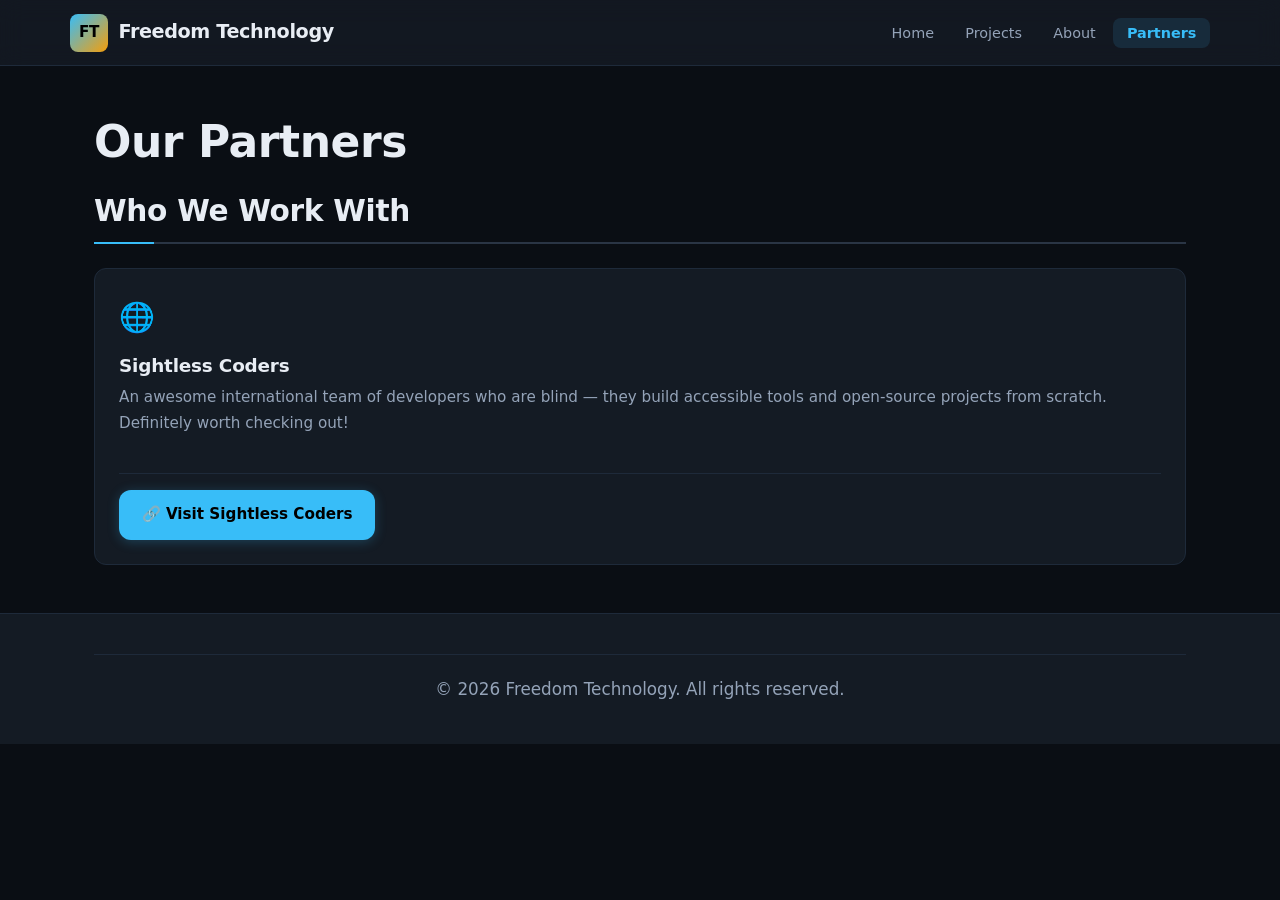
==== commit 197f95d2: "refactor: update game description, remove repetition, fix Telegram links - Projects page: 3D audio g" ====
--- a/parceiros.html
+++ b/parceiros.html
@@ -28,41 +28,22 @@
 
     <section aria-labelledby="partners-heading">
       <h2 id="partners-heading" class="section-heading">Who We Work With</h2>
-      <div class="card-grid">
+      <div class="card">
 
-        <article class="card">
-          <div class="card-icon" aria-hidden="true">🌐</div>
-          <h3>Sightless Coders</h3>
-          <p>
-            An awesome international team of developers who are blind — they build accessible
-            tools and open-source projects from scratch. Definitely worth checking out!
-          </p>
-          <div class="card-footer">
-            <a href="http://sightless-coders.duckdns.org:1030"
-               class="btn btn-primary"
-               target="_blank" rel="noopener"
-               aria-label="Visit Sightless Coders website">
-              🔗 Visit Sightless Coders
-            </a>
-          </div>
-        </article>
-
-        <article class="card">
-          <div class="card-icon" aria-hidden="true">📢</div>
-          <h3>Join the Community</h3>
-          <p>
-            Come hang out with us on Telegram! Share ideas, get updates, and connect with
-            others who care about accessibility.
-          </p>
-          <div class="card-footer">
-            <a href="https://t.me/stfgames"
-               class="btn btn-outline"
-               target="_blank" rel="noopener"
-               aria-label="Open Telegram channel @stfgames">
-              📢 @stfgames
-            </a>
-          </div>
-        </article>
+        <div class="card-icon" aria-hidden="true">🌐</div>
+        <h3>Sightless Coders</h3>
+        <p>
+          An awesome international team of developers who are blind — they build accessible
+          tools and open-source projects from scratch. Definitely worth checking out!
+        </p>
+        <div class="card-footer">
+          <a href="http://sightless-coders.duckdns.org:1030"
+             class="btn btn-primary"
+             target="_blank" rel="noopener"
+             aria-label="Visit Sightless Coders website">
+            🔗 Visit Sightless Coders
+          </a>
+        </div>
 
       </div>
     </section>
